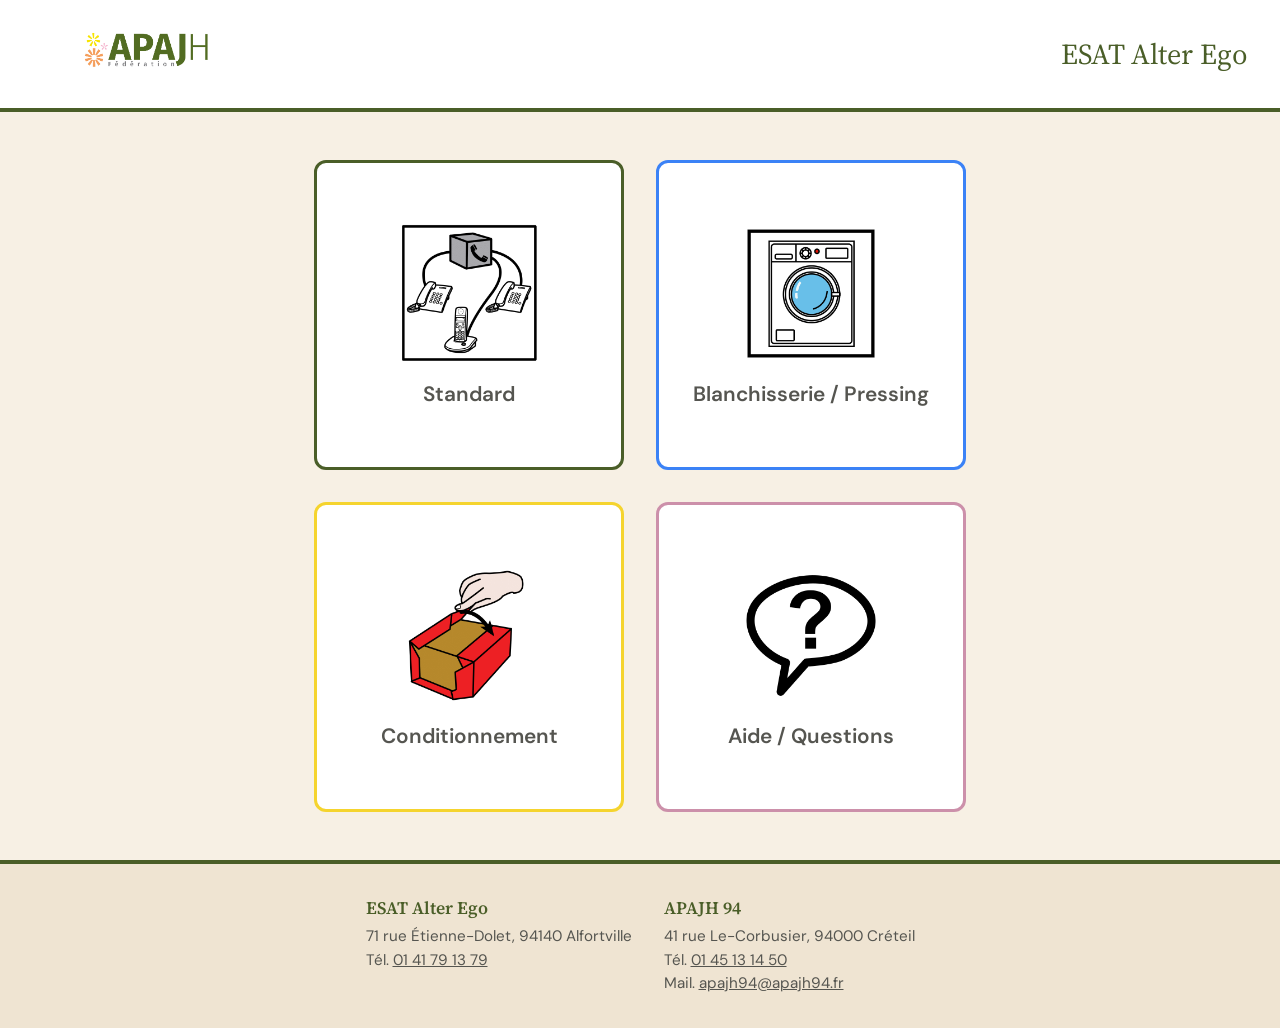
==== index.html @ c2a38060 "refonte du site" ====
<!DOCTYPE html>
<html lang="fr">
<head>
  <meta charset="UTF-8">
  <meta name="viewport" content="width=device-width, initial-scale=1.0">
  <title>ESAT Alter Ego</title>
  <link rel="preconnect" href="https://fonts.googleapis.com">
  <link rel="preconnect" href="https://fonts.gstatic.com" crossorigin>
  <link href="https://fonts.googleapis.com/css2?family=Source+Serif+4:wght@400;600&family=DM+Sans:wght@400;500;600&display=swap" rel="stylesheet">
  <link rel="stylesheet" href="style.css">
</head>
<body>

  <header>
    <img src="logo-apajh.png" alt="Logo APAJH Fédération" class="logo">
    <h1>ESAT Alter Ego</h1>
  </header>

  <main>
    <!--
      ROUTES : modifier uniquement la valeur href de chaque <a> ci-dessous
      pour changer la page de destination.
    -->
    <a href="standard.html" class="tile">
      <img src="picto/picto-standard.png" alt="">
      <span>Standard</span>
    </a>

    <a href="bon-livraison.html" class="tile">
      <img src="picto/picto-blanchisserie.png" alt="">
      <span>Blanchisserie / Pressing</span>
    </a>

    <a href="conditionnement.html" class="tile">
      <img src="picto/picto-conditionnement.png" alt="">
      <span>Conditionnement</span>
    </a>

    <a href="chatbot.html" class="tile">
      <img src="picto/picto-chatbot.png" alt="">
      <span>Aide / Questions</span>
    </a>
  </main>

  <footer>
    <div class="contact">
      <h2>ESAT Alter Ego</h2>
      <p>71 rue Étienne-Dolet, 94140 Alfortville</p>
      <p>Tél. <a href="tel:0141791379">01 41 79 13 79</a></p>
    </div>
    <div class="contact">
      <h2>APAJH 94</h2>
      <p>41 rue Le-Corbusier, 94000 Créteil</p>
      <p>Tél. <a href="tel:0145131450">01 45 13 14 50</a></p>
      <p>Mail. <a href="mailto:apajh94@apajh94.fr">apajh94@apajh94.fr</a></p>
    </div>
  </footer>

</body>
</html>
---- style.css ----
:root {
  --vert-fonce: #4a5e28;
  --vert-vif:   #8dc63f;
  --orange:     #e8722a;
  --jaune:      #f5d42e;
  --rose:       #cc90aa;
  --gris-texte: #555550;
  --fond:       #f7f0e4;
  --fond-carte: #efe4d2;
  --blue:       #3b82f6;
  --font-titres: "Source Serif 4", Georgia, serif;
  --font-corps: "DM Sans", system-ui, -apple-system, "Segoe UI", Roboto, sans-serif;
}

* {
  box-sizing: border-box;
}

body {
  margin: 0;
  font-family: var(--font-corps);
  color: var(--gris-texte);
  background: var(--fond);
}

header {
  display: flex;
  align-items: center;
  justify-content: space-between;
  gap: 1.5rem;
  padding: 1.5rem 2rem;
  background: #ffffff;
  border-bottom: 4px solid var(--vert-fonce);
}

.logo {
  height: 60px;
  width: auto;
}

.back-btn {
  background: none;
  border: none;
  font-size: 1.5rem;
  color: var(--vert-fonce);
  cursor: pointer;
  padding: 0;
  line-height: 1;
}

header h1 {
  font-family: var(--font-titres);
  font-weight: 400;
  font-size: 1.8rem;
  color: var(--vert-fonce);
  margin: 0;
}

main {
  display: grid;
  grid-template-columns: repeat(2, 1fr);
  gap: 2rem;
  max-width: 700px;
  margin: 3rem auto;
  padding: 0 1.5rem;
}

.tile {
  display: flex;
  flex-direction: column;
  align-items: center;
  justify-content: center;
  gap: 1rem;
  aspect-ratio: 1 / 1;
  background: #ffffff;
  border: 3px solid var(--vert-fonce);
  border-radius: 12px;
  text-decoration: none;
  color: var(--gris-texte);
  font-family: var(--font-corps);
  font-size: 1.3rem;
  font-weight: 600;
  text-align: center;
  padding: 1.5rem;
  transition: transform 0.15s ease, box-shadow 0.15s ease;
}

.tile:nth-child(2) { border-color: var(--blue); }
.tile:nth-child(3) { border-color: var(--jaune); }
.tile:nth-child(4) { border-color: var(--rose); }

.tile img {
  width: 55%;
  height: auto;
}

.tile:hover,
.tile:focus-visible {
  transform: translateY(-4px);
  box-shadow: 0 6px 16px rgba(0, 0, 0, 0.15);
  outline: none;
}

.tile:focus-visible {
  outline: 3px solid var(--vert-fonce);
  outline-offset: 3px;
}

footer {
  display: flex;
  flex-wrap: wrap;
  gap: 2rem;
  justify-content: center;
  padding: 2rem;
  background: var(--fond-carte);
  border-top: 4px solid var(--vert-fonce);
  font-size: 0.95rem;
}

.contact h2 {
  font-family: var(--font-titres);
  font-weight: 600;
  font-size: 1.1rem;
  color: var(--vert-fonce);
  margin: 0 0 0.4rem;
}

.contact p {
  margin: 0.2rem 0;
}

.contact a {
  color: var(--gris-texte);
}

@media (max-width: 480px) {
  main {
    grid-template-columns: 1fr;
  }
  header {
    flex-direction: column;
    text-align: center;
  }
}

.header-logo {
    flex: 1;
    text-align: center;
}
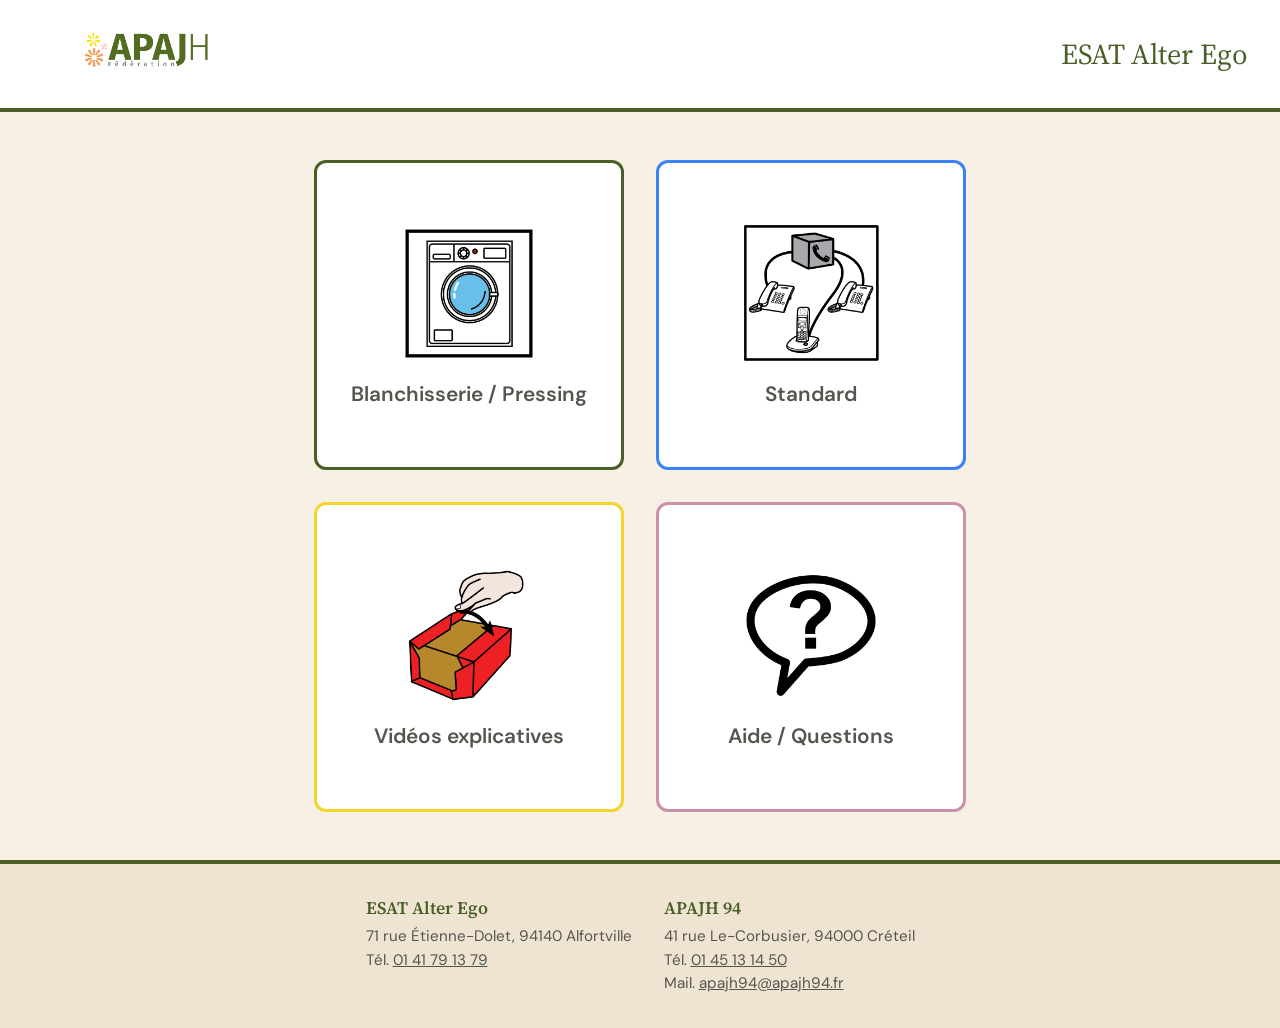
==== commit 55d72b70: "bdd" ====
--- a/index.html
+++ b/index.html
@@ -21,22 +21,23 @@
       ROUTES : modifier uniquement la valeur href de chaque <a> ci-dessous
       pour changer la page de destination.
     -->
-    <a href="standard.html" class="tile">
-      <img src="picto/picto-standard.png" alt="">
-      <span>Standard</span>
-    </a>
 
     <a href="bon-livraison.html" class="tile">
       <img src="picto/picto-blanchisserie.png" alt="">
       <span>Blanchisserie / Pressing</span>
     </a>
 
+    <a href="standard.html" class="tile">
+      <img src="picto/picto-standard.png" alt="">
+      <span>Standard</span>
+    </a>
+
     <a href="conditionnement.html" class="tile">
       <img src="picto/picto-conditionnement.png" alt="">
-      <span>Conditionnement</span>
+      <span>Vidéos explicatives</span>
     </a>
 
-    <a href="chatbot.html" class="tile">
+    <a href="https://claude.ai/public/artifacts/3122d21f-9f7f-420f-a9ef-ff36fa545b53" class="tile">
       <img src="picto/picto-chatbot.png" alt="">
       <span>Aide / Questions</span>
     </a>
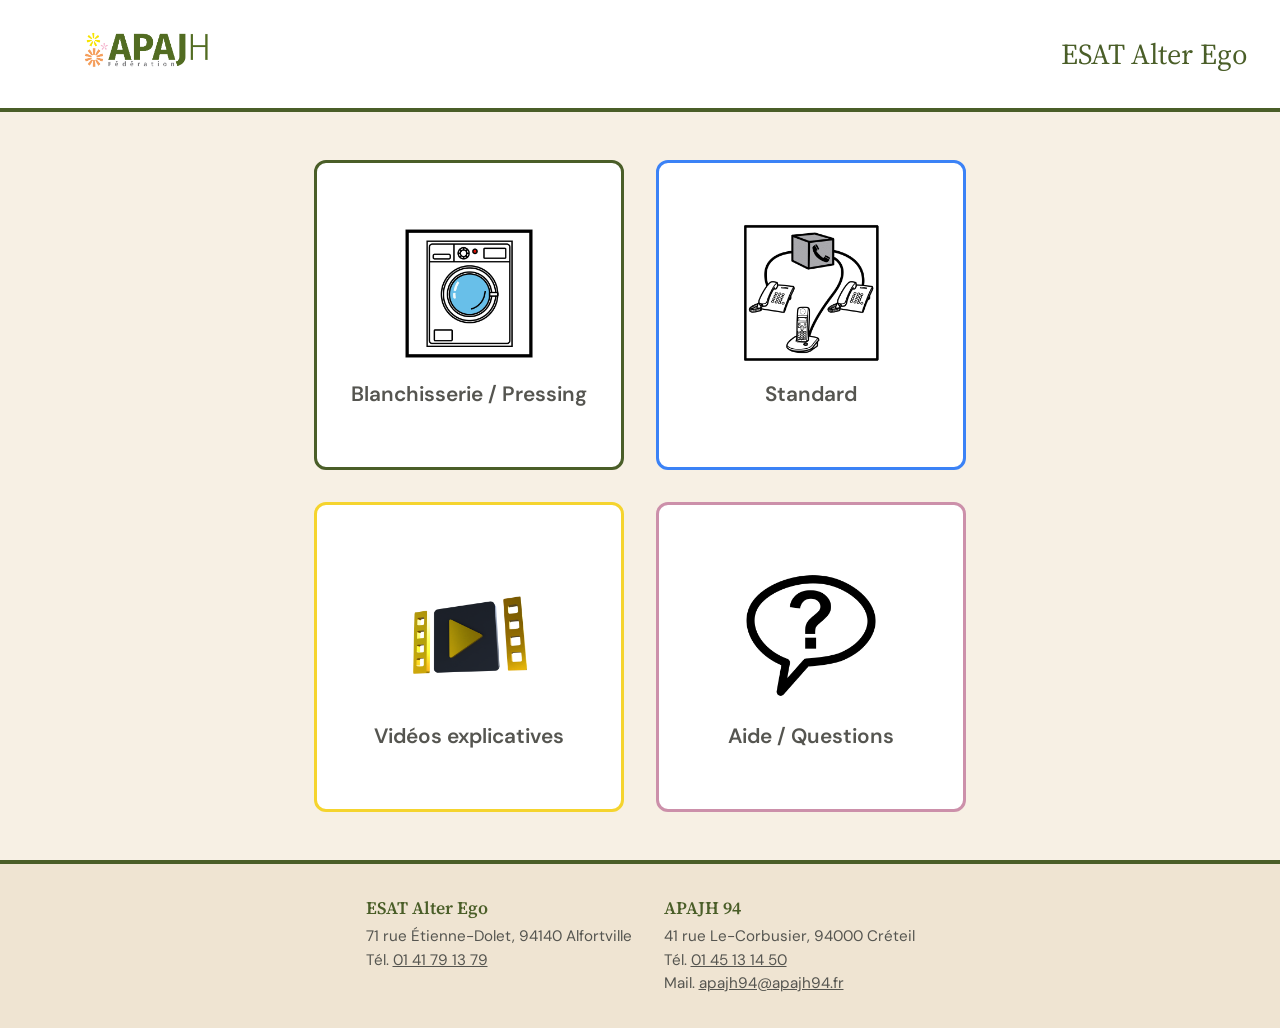
==== commit d437b4c3: "changement de picto" ====
--- a/index.html
+++ b/index.html
@@ -33,7 +33,7 @@
     </a>
 
     <a href="conditionnement.html" class="tile">
-      <img src="picto/picto-conditionnement.png" alt="">
+      <img src="picto/vidéo.png" alt="">
       <span>Vidéos explicatives</span>
     </a>
 
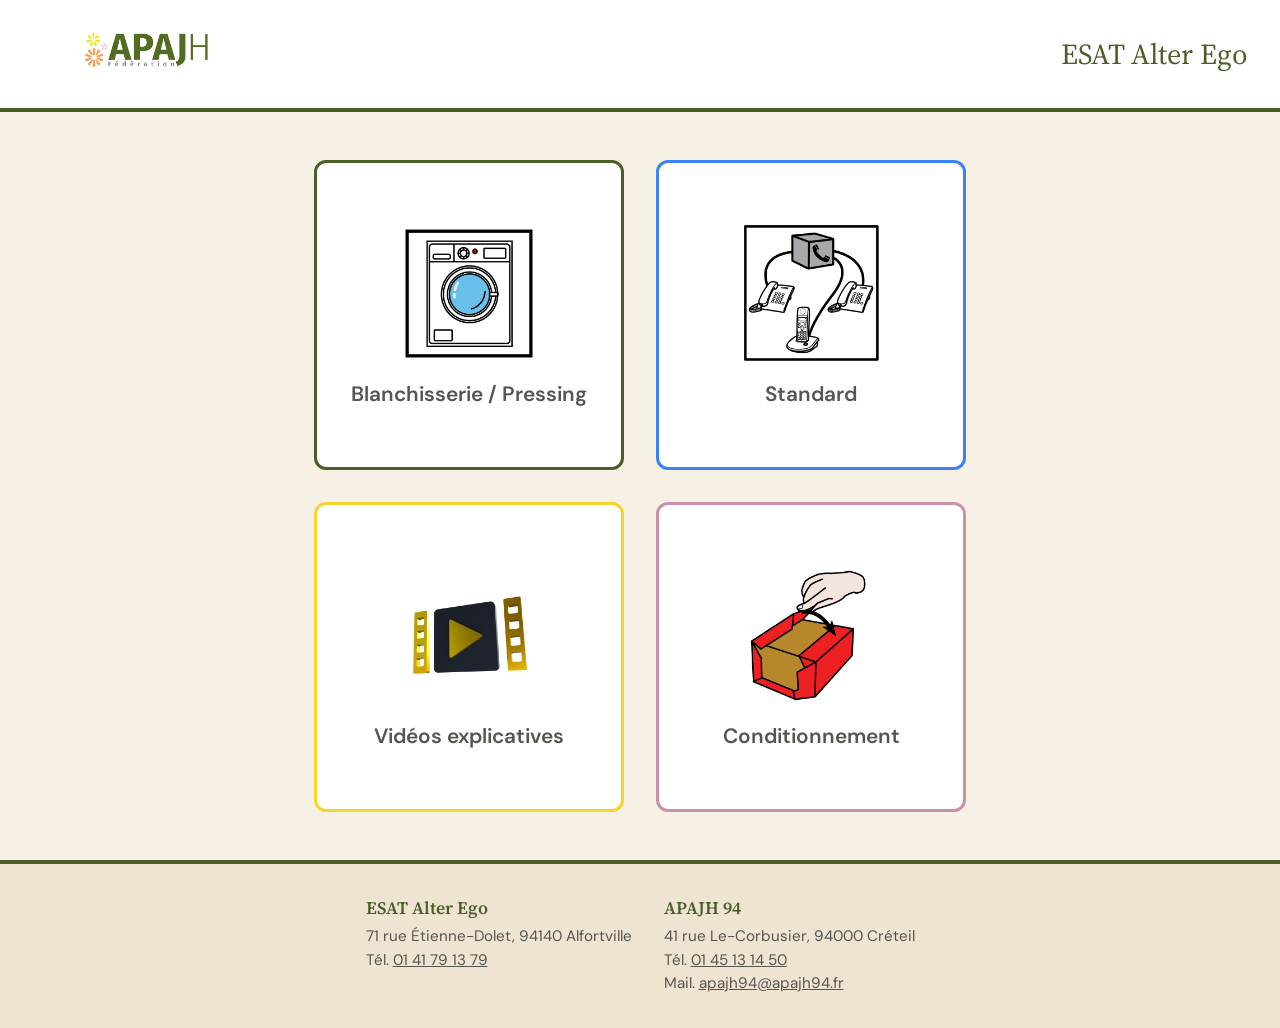
==== commit 552c50f1: "conditionnement bl" ====
--- a/index.html
+++ b/index.html
@@ -37,9 +37,9 @@
       <span>Vidéos explicatives</span>
     </a>
 
-    <a href="https://claude.ai/public/artifacts/3122d21f-9f7f-420f-a9ef-ff36fa545b53" class="tile">
-      <img src="picto/picto-chatbot.png" alt="">
-      <span>Aide / Questions</span>
+    <a href="conditionnement.html" class="tile">
+      <img src="picto/picto-conditionnement.png" alt="">
+      <span>Conditionnement</span>
     </a>
   </main>
 
